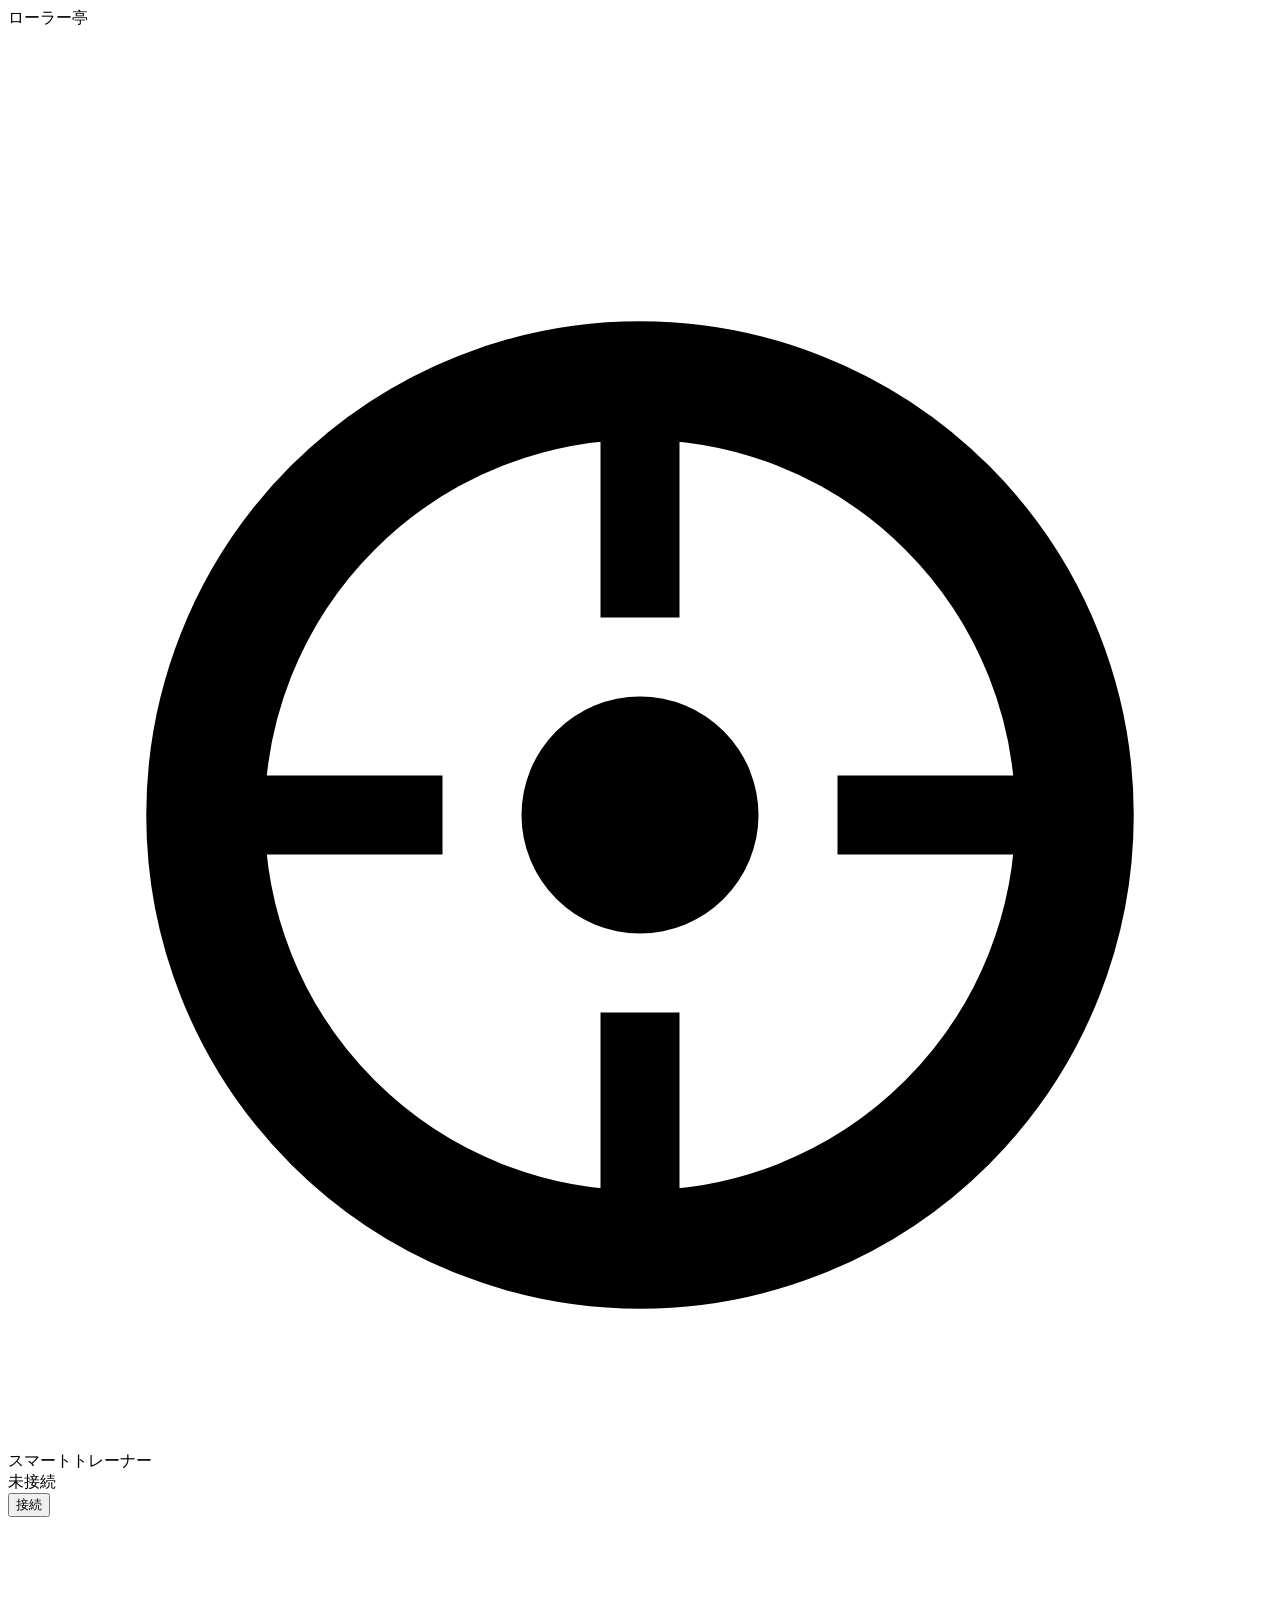
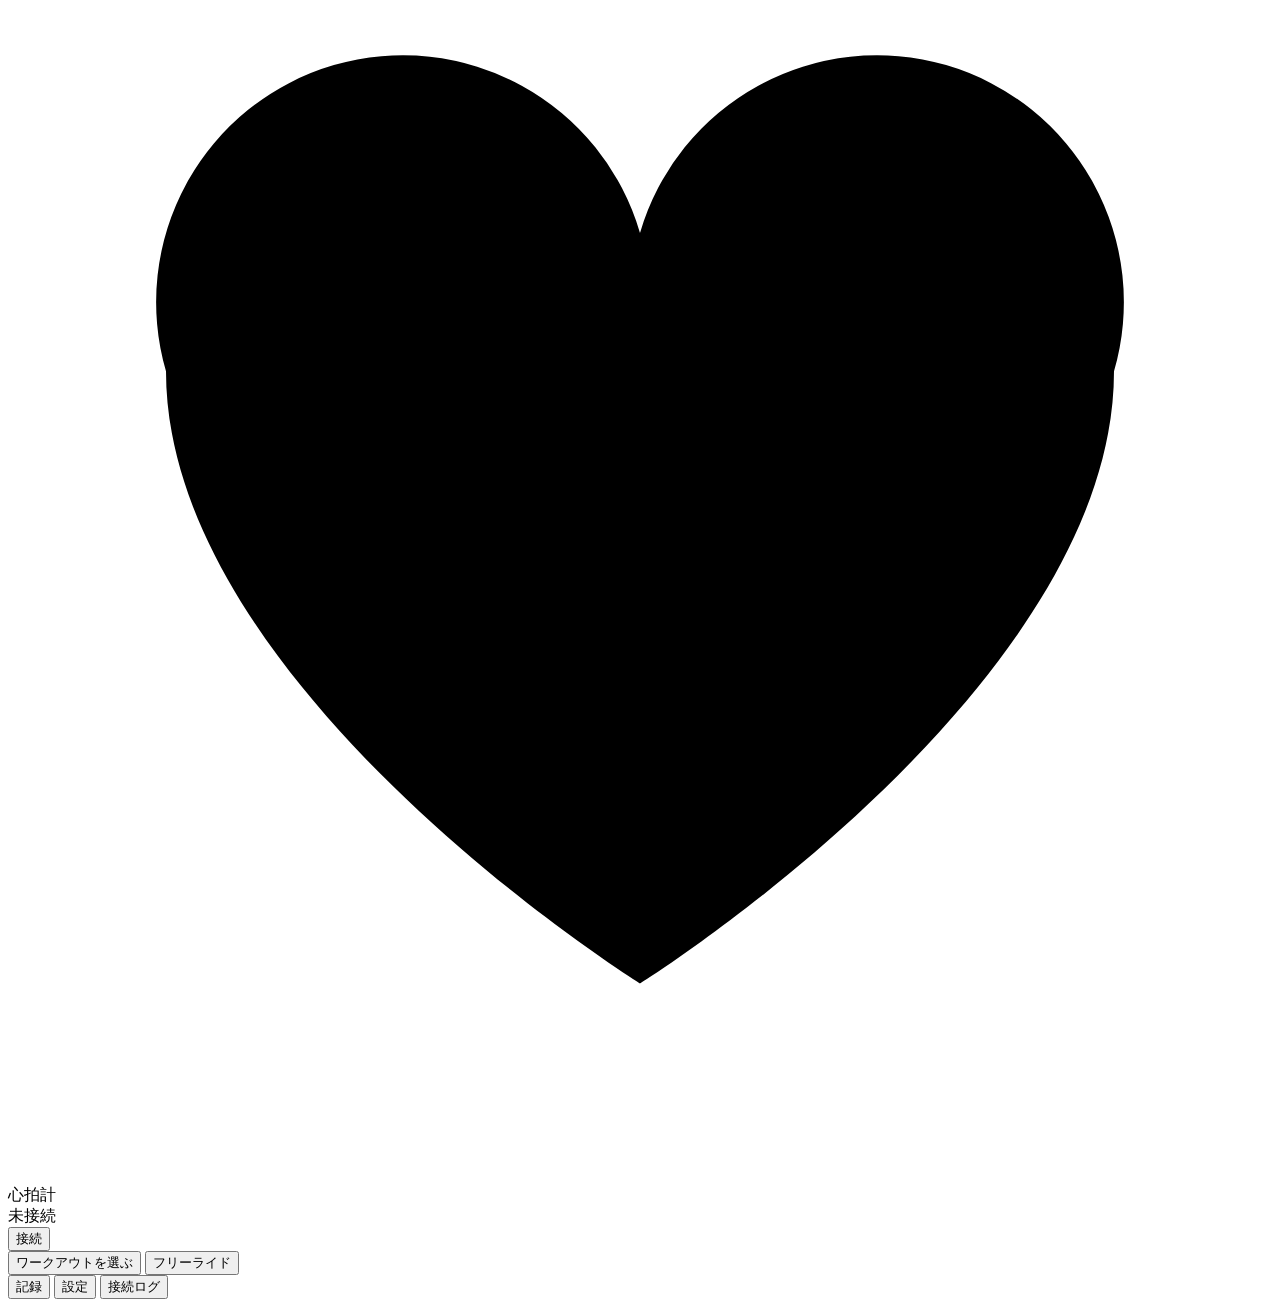
==== src/index.html @ f4b4688f "ローラー亭 初版 Co-Authored-By: Claude Opus 5.5 <noreply@anthropic.com> Claude-Session: https://claude.ai/c" ====
<!DOCTYPE html>
<html lang="ja">
<head>
<meta charset="utf-8">
<meta name="viewport" content="width=device-width, initial-scale=1, viewport-fit=cover, user-scalable=no">
<meta name="theme-color" content="#22305A">
<meta name="apple-mobile-web-app-capable" content="yes">
<title>ローラー亭</title>
<link rel="preconnect" href="https://fonts.googleapis.com">
<link rel="preconnect" href="https://fonts.gstatic.com" crossorigin>
<link href="https://fonts.googleapis.com/css2?family=Dela+Gothic+One&family=Zen+Kaku+Gothic+New:wght@500;700;900&display=swap" rel="stylesheet">
<style>/*__CSS__*/</style>
</head>
<body>
<div id="app">

  <!-- ホーム -->
  <section class="view tiled" id="v-home">
    <header class="noren" aria-label="ローラー亭">
      <div class="panels" aria-hidden="true"><span>ロ</span><span>ー</span><span>ラ</span><span>ー</span><span>亭</span></div>
    </header>
    <div class="window"><canvas id="home-scene"></canvas><div class="window-sky-note" id="home-note"></div></div>
    <div class="pad">
      <div class="devices">
        <div class="dev" id="dev-trainer">
          <svg class="dev-ico" viewBox="0 0 32 32" aria-hidden="true"><circle cx="16" cy="16" r="11" fill="none" stroke="currentColor" stroke-width="3"/><circle cx="16" cy="16" r="3" fill="currentColor"/><path d="M16 5v6M16 21v6M5 16h6M21 16h6" stroke="currentColor" stroke-width="2"/></svg>
          <div class="dev-body"><div class="dev-name">スマートトレーナー</div><div class="dev-status" data-status>未接続</div></div>
          <button class="btn small" data-act="connect-trainer">接続</button>
        </div>
        <div class="dev" id="dev-hr">
          <svg class="dev-ico" viewBox="0 0 32 32" aria-hidden="true"><path d="M16 27S4 19.5 4 11.5A6 6 0 0 1 16 8a6 6 0 0 1 12 3.5C28 19.5 16 27 16 27z" fill="currentColor"/></svg>
          <div class="dev-body"><div class="dev-name">心拍計</div><div class="dev-status" data-status>未接続</div></div>
          <button class="btn small" data-act="connect-hr">接続</button>
        </div>
      </div>
      <div class="live-strip" id="home-live" hidden>
        <div><b data-live="power">0</b><small>W</small></div>
        <div><b data-live="cadence">0</b><small>rpm</small></div>
        <div><b data-live="hr">--</b><small>bpm</small></div>
      </div>
      <button class="btn primary block" data-go="workouts">ワークアウトを選ぶ</button>
      <button class="btn outline block" data-act="free-ride">フリーライド</button>
      <nav class="sublinks">
        <button data-go="history">記録</button>
        <button data-go="settings">設定</button>
        <button data-go="log">接続ログ</button>
      </nav>
      <p class="note" id="bt-note"></p>
    </div>
  </section>

  <!-- ワークアウト一覧 -->
  <section class="view tiled" id="v-workouts" hidden>
    <header class="bar"><button class="back" data-back aria-label="戻る">‹</button><h1>ワークアウト</h1><span></span></header>
    <div class="scroll">
      <ul class="menu" id="wk-list"></ul>
      <div class="pad row-btns">
        <button class="btn outline" data-act="new-workout">新しく作る</button>
        <label class="btn outline file-btn">ZWOを読み込む<input type="file" accept=".zwo,.xml,text/xml,application/xml" id="zwo-input"></label>
      </div>
    </div>
  </section>

  <!-- ワークアウト詳細 -->
  <section class="view tiled" id="v-wdetail" hidden>
    <header class="bar"><button class="back" data-back aria-label="戻る">‹</button><h1 id="wd-title"></h1><span></span></header>
    <div class="scroll pad">
      <p class="desc" id="wd-desc"></p>
      <canvas class="profile" id="wd-profile"></canvas>
      <dl class="facts" id="wd-facts"></dl>
      <ol class="steps" id="wd-steps"></ol>
      <button class="btn primary block" data-act="ride-workout">このワークアウトで乗る</button>
      <div class="row-btns">
        <button class="btn outline" data-act="edit-workout" id="wd-edit">編集</button>
        <button class="btn outline" data-act="copy-workout">複製して編集</button>
        <button class="btn ghost danger" data-act="delete-workout" id="wd-del">削除</button>
      </div>
    </div>
  </section>

  <!-- エディタ -->
  <section class="view tiled" id="v-editor" hidden>
    <header class="bar"><button class="back" data-back aria-label="戻る">‹</button><h1>ワークアウトを編集</h1><button class="bar-act" data-act="save-workout">保存</button></header>
    <div class="scroll pad">
      <label class="field"><span>名前</span><input type="text" id="ed-name" maxlength="40"></label>
      <canvas class="profile" id="ed-profile"></canvas>
      <p class="ed-sum" id="ed-sum"></p>
      <ul class="blocks" id="ed-blocks"></ul>
      <div class="add-row">
        <button class="chip" data-add="steady">＋一定</button>
        <button class="chip" data-add="ramp">＋ランプ</button>
        <button class="chip" data-add="intervals">＋インターバル</button>
        <button class="chip" data-add="free">＋自由走</button>
      </div>
      <label class="field"><span>メモ</span><textarea id="ed-desc" rows="2" maxlength="300"></textarea></label>
    </div>
  </section>

  <!-- 走行 -->
  <section class="view ride" id="v-ride" hidden>
    <div class="stage">
      <canvas id="ride-scene"></canvas>
      <div class="stage-top">
        <div class="clock" id="r-clock">0:00</div>
        <div class="world-chip" id="r-world"><i></i><span>公園</span></div>
      </div>
      <div class="start-hint" id="r-start">ペダルを回すとスタート</div>
      <div class="pause-badge" id="r-paused" hidden>一時停止中</div>
    </div>
    <div class="hud">
      <div class="m power" id="m-power"><label>パワー</label><b data-r="power">0</b><small>W</small><em id="r-target"></em></div>
      <div class="m"><label>心拍</label><b data-r="hr">--</b><small>bpm</small></div>
      <div class="m"><label>ケイデンス</label><b data-r="cadence">0</b><small>rpm</small></div>
      <div class="m"><label>速度</label><b data-r="speed">0.0</b><small>km/h</small></div>
      <div class="m"><label>距離</label><b data-r="dist">0.00</b><small>km</small></div>
      <div class="stepinfo" id="r-step"></div>
      <canvas class="strip" id="r-strip"></canvas>
      <div class="food" id="r-food">
        <div class="food-now"><span class="food-e">🥟</span><b id="r-gyoza">×0</b><span id="r-kcal">0 kcal</span></div>
        <div class="food-next"><div class="food-bar"><i id="r-foodbar"></i></div><span id="r-foodnext"></span></div>
      </div>
      <div class="controls" id="r-controls"></div>
      <div class="simbar" id="r-sim" hidden></div>
    </div>
  </section>

  <!-- お会計（サマリー） -->
  <section class="view tiled" id="v-summary" hidden>
    <header class="bar"><button class="back" data-back aria-label="戻る">‹</button><h1>お会計</h1><span></span></header>
    <div class="scroll pad" id="sum-body"></div>
  </section>

  <!-- 記録 -->
  <section class="view tiled" id="v-history" hidden>
    <header class="bar"><button class="back" data-back aria-label="戻る">‹</button><h1>記録</h1><span></span></header>
    <div class="scroll"><ul class="menu" id="hist-list"></ul></div>
  </section>

  <!-- 設定 -->
  <section class="view tiled" id="v-settings" hidden>
    <header class="bar"><button class="back" data-back aria-label="戻る">‹</button><h1>設定</h1><span></span></header>
    <div class="scroll pad">
      <div class="form">
        <label class="field"><span>FTP</span><input type="number" inputmode="numeric" id="s-ftp" min="50" max="600"><i>W</i></label>
        <label class="field"><span>体重</span><input type="number" inputmode="decimal" id="s-weight" min="20" max="200" step="0.1"><i>kg</i></label>
        <label class="field"><span>自転車の重さ</span><input type="number" inputmode="decimal" id="s-bike" min="3" max="30" step="0.1"><i>kg</i></label>
        <label class="field"><span>最大心拍</span><input type="number" inputmode="numeric" id="s-maxhr" min="100" max="230"><i>bpm</i></label>
        <label class="switch"><span>止まったら自動で一時停止</span><input type="checkbox" id="s-autopause"></label>
        <label class="switch"><span>ステップの切り替わりで音を鳴らす</span><input type="checkbox" id="s-sound"></label>
        <label class="switch"><span>走行中は画面を消さない</span><input type="checkbox" id="s-wake"></label>
        <label class="switch"><span>シミュレーターで試す（機材なし）</span><input type="checkbox" id="s-sim"></label>
      </div>
      <p class="note">消費カロリーは仕事量（kJ）からの推定です。食べ物の換算は目安として、餃子1個40kcal、ラーメン1杯500kcalで計算しています。</p>
      <h2 class="h2">記録のバックアップ</h2>
      <p class="note">記録はこのブラウザの中だけに保存されます。Bluefyを削除すると消えるので、ときどき書き出しておくと安心です。</p>
      <div class="row-btns">
        <button class="btn outline" data-act="backup">すべて書き出す</button>
        <label class="btn outline file-btn">読み込む<input type="file" accept=".json,application/json" id="restore-input"></label>
      </div>
    </div>
  </section>

  <!-- ログ -->
  <section class="view tiled" id="v-log" hidden>
    <header class="bar"><button class="back" data-back aria-label="戻る">‹</button><h1>接続ログ</h1><button class="bar-act" data-act="copy-log">コピー</button></header>
    <div class="scroll pad"><p class="note">うまくつながらないときは、このログをコピーして送ってください。</p><pre id="log-pre"></pre></div>
  </section>

  <div class="toast" id="toast" role="status" aria-live="polite"></div>
  <div class="modal" id="modal" hidden><div class="modal-box" role="dialog" aria-modal="true"><h3 id="modal-title"></h3><div id="modal-body"></div><div class="modal-btns" id="modal-btns"></div></div></div>
  <video id="nosleep" playsinline muted loop hidden></video>
</div>
<script>/*__JS__*/</script>
</body>
</html>
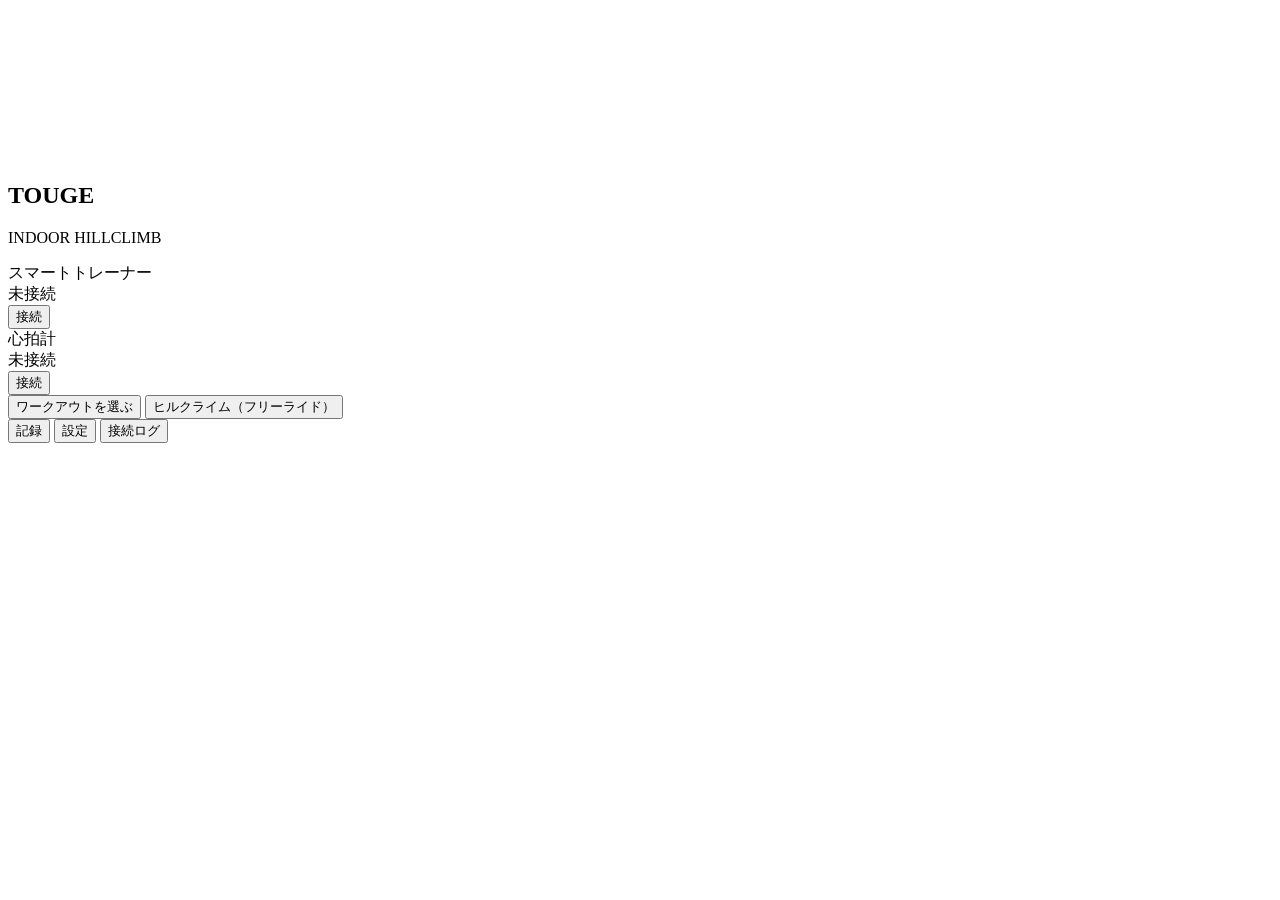
==== commit 13a05c7c: "TOUGEにリニューアル：ヒルクライム風の画面、いろいろな食べ物、完走証、PC大画面とキー操作 Co-Authored-By: Claude Opus 5.5 <noreply@anthropic.c" ====
--- a/src/index.html
+++ b/src/index.html
@@ -2,86 +2,92 @@
 <html lang="ja">
 <head>
 <meta charset="utf-8">
-<meta name="viewport" content="width=device-width, initial-scale=1, viewport-fit=cover, user-scalable=no">
-<meta name="theme-color" content="#22305A">
+<meta name="viewport" content="width=device-width, initial-scale=1, viewport-fit=cover">
+<meta name="theme-color" content="#12202A">
 <meta name="apple-mobile-web-app-capable" content="yes">
-<title>ローラー亭</title>
+<title>TOUGE</title>
 <link rel="preconnect" href="https://fonts.googleapis.com">
 <link rel="preconnect" href="https://fonts.gstatic.com" crossorigin>
-<link href="https://fonts.googleapis.com/css2?family=Dela+Gothic+One&family=Zen+Kaku+Gothic+New:wght@500;700;900&display=swap" rel="stylesheet">
+<link href="https://fonts.googleapis.com/css2?family=Saira+Condensed:wght@500;700;800&family=Zen+Kaku+Gothic+New:wght@500;700;900&display=swap" rel="stylesheet">
 <style>/*__CSS__*/</style>
 </head>
 <body>
 <div id="app">
 
   <!-- ホーム -->
-  <section class="view tiled" id="v-home">
-    <header class="noren" aria-label="ローラー亭">
-      <div class="panels" aria-hidden="true"><span>ロ</span><span>ー</span><span>ラ</span><span>ー</span><span>亭</span></div>
-    </header>
-    <div class="window"><canvas id="home-scene"></canvas><div class="window-sky-note" id="home-note"></div></div>
-    <div class="pad">
-      <div class="devices">
-        <div class="dev" id="dev-trainer">
-          <svg class="dev-ico" viewBox="0 0 32 32" aria-hidden="true"><circle cx="16" cy="16" r="11" fill="none" stroke="currentColor" stroke-width="3"/><circle cx="16" cy="16" r="3" fill="currentColor"/><path d="M16 5v6M16 21v6M5 16h6M21 16h6" stroke="currentColor" stroke-width="2"/></svg>
-          <div class="dev-body"><div class="dev-name">スマートトレーナー</div><div class="dev-status" data-status>未接続</div></div>
-          <button class="btn small" data-act="connect-trainer">接続</button>
+  <section class="view" id="v-home">
+    <div class="scroll">
+      <header class="hero">
+        <canvas id="home-scene"></canvas>
+        <div class="brand">
+          <h1 class="logo">TOUGE</h1>
+          <p class="tag">INDOOR HILLCLIMB</p>
         </div>
-        <div class="dev" id="dev-hr">
-          <svg class="dev-ico" viewBox="0 0 32 32" aria-hidden="true"><path d="M16 27S4 19.5 4 11.5A6 6 0 0 1 16 8a6 6 0 0 1 12 3.5C28 19.5 16 27 16 27z" fill="currentColor"/></svg>
-          <div class="dev-body"><div class="dev-name">心拍計</div><div class="dev-status" data-status>未接続</div></div>
-          <button class="btn small" data-act="connect-hr">接続</button>
+        <div class="hero-note" id="home-note"></div>
+      </header>
+      <div class="col">
+        <div class="devices">
+          <div class="dev" id="dev-trainer">
+            <span class="dot" aria-hidden="true"></span>
+            <div class="dev-body"><div class="dev-name">スマートトレーナー</div><div class="dev-status" data-status>未接続</div></div>
+            <button class="btn small" data-act="connect-trainer">接続</button>
+          </div>
+          <div class="dev" id="dev-hr">
+            <span class="dot" aria-hidden="true"></span>
+            <div class="dev-body"><div class="dev-name">心拍計</div><div class="dev-status" data-status>未接続</div></div>
+            <button class="btn small" data-act="connect-hr">接続</button>
+          </div>
         </div>
+        <div class="live-strip" id="home-live" hidden>
+          <div><b data-live="power">0</b><small>W</small></div>
+          <div><b data-live="cadence">0</b><small>rpm</small></div>
+          <div><b data-live="hr">--</b><small>bpm</small></div>
+        </div>
+        <button class="btn primary block" data-go="workouts">ワークアウトを選ぶ</button>
+        <button class="btn outline block" data-act="free-ride">ヒルクライム（フリーライド）</button>
+        <nav class="sublinks">
+          <button data-go="history">記録</button>
+          <button data-go="settings">設定</button>
+          <button data-go="log">接続ログ</button>
+        </nav>
+        <p class="note" id="bt-note"></p>
       </div>
-      <div class="live-strip" id="home-live" hidden>
-        <div><b data-live="power">0</b><small>W</small></div>
-        <div><b data-live="cadence">0</b><small>rpm</small></div>
-        <div><b data-live="hr">--</b><small>bpm</small></div>
-      </div>
-      <button class="btn primary block" data-go="workouts">ワークアウトを選ぶ</button>
-      <button class="btn outline block" data-act="free-ride">フリーライド</button>
-      <nav class="sublinks">
-        <button data-go="history">記録</button>
-        <button data-go="settings">設定</button>
-        <button data-go="log">接続ログ</button>
-      </nav>
-      <p class="note" id="bt-note"></p>
     </div>
   </section>
 
   <!-- ワークアウト一覧 -->
-  <section class="view tiled" id="v-workouts" hidden>
+  <section class="view" id="v-workouts" hidden>
     <header class="bar"><button class="back" data-back aria-label="戻る">‹</button><h1>ワークアウト</h1><span></span></header>
-    <div class="scroll">
+    <div class="scroll"><div class="col wide">
       <ul class="menu" id="wk-list"></ul>
-      <div class="pad row-btns">
+      <div class="row-btns pad-y">
         <button class="btn outline" data-act="new-workout">新しく作る</button>
         <label class="btn outline file-btn">ZWOを読み込む<input type="file" accept=".zwo,.xml,text/xml,application/xml" id="zwo-input"></label>
       </div>
-    </div>
+    </div></div>
   </section>
 
   <!-- ワークアウト詳細 -->
-  <section class="view tiled" id="v-wdetail" hidden>
+  <section class="view" id="v-wdetail" hidden>
     <header class="bar"><button class="back" data-back aria-label="戻る">‹</button><h1 id="wd-title"></h1><span></span></header>
-    <div class="scroll pad">
+    <div class="scroll"><div class="col wide pad-y">
       <p class="desc" id="wd-desc"></p>
       <canvas class="profile" id="wd-profile"></canvas>
       <dl class="facts" id="wd-facts"></dl>
       <ol class="steps" id="wd-steps"></ol>
-      <button class="btn primary block" data-act="ride-workout">このワークアウトで乗る</button>
+      <button class="btn primary block" data-act="ride-workout">このワークアウトで走る</button>
       <div class="row-btns">
         <button class="btn outline" data-act="edit-workout" id="wd-edit">編集</button>
         <button class="btn outline" data-act="copy-workout">複製して編集</button>
         <button class="btn ghost danger" data-act="delete-workout" id="wd-del">削除</button>
       </div>
-    </div>
+    </div></div>
   </section>
 
   <!-- エディタ -->
-  <section class="view tiled" id="v-editor" hidden>
+  <section class="view" id="v-editor" hidden>
     <header class="bar"><button class="back" data-back aria-label="戻る">‹</button><h1>ワークアウトを編集</h1><button class="bar-act" data-act="save-workout">保存</button></header>
-    <div class="scroll pad">
+    <div class="scroll"><div class="col wide pad-y">
       <label class="field"><span>名前</span><input type="text" id="ed-name" maxlength="40"></label>
       <canvas class="profile" id="ed-profile"></canvas>
       <p class="ed-sum" id="ed-sum"></p>
@@ -93,77 +99,82 @@
         <button class="chip" data-add="free">＋自由走</button>
       </div>
       <label class="field"><span>メモ</span><textarea id="ed-desc" rows="2" maxlength="300"></textarea></label>
-    </div>
+    </div></div>
   </section>
 
   <!-- 走行 -->
   <section class="view ride" id="v-ride" hidden>
     <div class="stage">
       <canvas id="ride-scene"></canvas>
-      <div class="stage-top">
-        <div class="clock" id="r-clock">0:00</div>
-        <div class="world-chip" id="r-world"><i></i><span>公園</span></div>
+      <div class="course-card">
+        <div class="cc-top"><span class="cc-stage" id="r-stage">麓の町</span><b id="r-remain"></b></div>
+        <canvas id="r-course"></canvas>
+        <div class="cc-bot"><span id="r-elev">標高 +0 m</span><span id="r-grade">勾配 0.0%</span></div>
       </div>
+      <div class="clock-box"><div class="clock" id="r-clock">0:00</div><button class="fs-btn" data-ract="fullscreen" title="全画面（F）">全画面</button></div>
       <div class="start-hint" id="r-start">ペダルを回すとスタート</div>
       <div class="pause-badge" id="r-paused" hidden>一時停止中</div>
     </div>
     <div class="hud">
       <div class="m power" id="m-power"><label>パワー</label><b data-r="power">0</b><small>W</small><em id="r-target"></em></div>
-      <div class="m"><label>心拍</label><b data-r="hr">--</b><small>bpm</small></div>
-      <div class="m"><label>ケイデンス</label><b data-r="cadence">0</b><small>rpm</small></div>
-      <div class="m"><label>速度</label><b data-r="speed">0.0</b><small>km/h</small></div>
-      <div class="m"><label>距離</label><b data-r="dist">0.00</b><small>km</small></div>
+      <div class="m m-hr"><label>心拍</label><b data-r="hr">--</b><small>bpm</small></div>
+      <div class="m m-cad"><label>ケイデンス</label><b data-r="cadence">0</b><small>rpm</small></div>
+      <div class="m m-spd"><label>速度</label><b data-r="speed">0.0</b><small>km/h</small></div>
+      <div class="m m-dist"><label>距離</label><b data-r="dist">0.00</b><small>km</small></div>
       <div class="stepinfo" id="r-step"></div>
       <canvas class="strip" id="r-strip"></canvas>
       <div class="food" id="r-food">
-        <div class="food-now"><span class="food-e">🥟</span><b id="r-gyoza">×0</b><span id="r-kcal">0 kcal</span></div>
-        <div class="food-next"><div class="food-bar"><i id="r-foodbar"></i></div><span id="r-foodnext"></span></div>
+        <div class="food-now"><span class="food-e" id="r-food-e">🔥</span><div><b id="r-food-t">まだこれから</b><span id="r-kcal">0 kcal</span></div></div>
+        <div class="food-bar"><i id="r-foodbar"></i></div>
       </div>
       <div class="controls" id="r-controls"></div>
       <div class="simbar" id="r-sim" hidden></div>
     </div>
   </section>
 
-  <!-- お会計（サマリー） -->
-  <section class="view tiled" id="v-summary" hidden>
-    <header class="bar"><button class="back" data-back aria-label="戻る">‹</button><h1>お会計</h1><span></span></header>
-    <div class="scroll pad" id="sum-body"></div>
+  <!-- 完走証 -->
+  <section class="view" id="v-summary" hidden>
+    <header class="bar"><button class="back" data-back aria-label="戻る">‹</button><h1>リザルト</h1><span></span></header>
+    <div class="scroll"><div class="col pad-y" id="sum-body"></div></div>
   </section>
 
   <!-- 記録 -->
-  <section class="view tiled" id="v-history" hidden>
+  <section class="view" id="v-history" hidden>
     <header class="bar"><button class="back" data-back aria-label="戻る">‹</button><h1>記録</h1><span></span></header>
-    <div class="scroll"><ul class="menu" id="hist-list"></ul></div>
+    <div class="scroll"><div class="col wide"><ul class="menu" id="hist-list"></ul></div></div>
   </section>
 
   <!-- 設定 -->
-  <section class="view tiled" id="v-settings" hidden>
+  <section class="view" id="v-settings" hidden>
     <header class="bar"><button class="back" data-back aria-label="戻る">‹</button><h1>設定</h1><span></span></header>
-    <div class="scroll pad">
+    <div class="scroll"><div class="col pad-y">
       <div class="form">
         <label class="field"><span>FTP</span><input type="number" inputmode="numeric" id="s-ftp" min="50" max="600"><i>W</i></label>
         <label class="field"><span>体重</span><input type="number" inputmode="decimal" id="s-weight" min="20" max="200" step="0.1"><i>kg</i></label>
         <label class="field"><span>自転車の重さ</span><input type="number" inputmode="decimal" id="s-bike" min="3" max="30" step="0.1"><i>kg</i></label>
         <label class="field"><span>最大心拍</span><input type="number" inputmode="numeric" id="s-maxhr" min="100" max="230"><i>bpm</i></label>
+        <label class="field"><span>ゼッケン番号</span><input type="number" inputmode="numeric" id="s-bib" min="1" max="9999"><i></i></label>
         <label class="switch"><span>止まったら自動で一時停止</span><input type="checkbox" id="s-autopause"></label>
         <label class="switch"><span>ステップの切り替わりで音を鳴らす</span><input type="checkbox" id="s-sound"></label>
         <label class="switch"><span>走行中は画面を消さない</span><input type="checkbox" id="s-wake"></label>
         <label class="switch"><span>シミュレーターで試す（機材なし）</span><input type="checkbox" id="s-sim"></label>
       </div>
-      <p class="note">消費カロリーは仕事量（kJ）からの推定です。食べ物の換算は目安として、餃子1個40kcal、ラーメン1杯500kcalで計算しています。</p>
+      <p class="note">消費カロリーは仕事量（kJ）から出した目安です。食べ物の換算は一般的なカロリーの目安で計算しています。</p>
+      <h2 class="h2">パソコンで使うとき</h2>
+      <p class="note">WindowsではChromeかEdgeでこのページを開けば、Bluetoothでトレーナーと心拍計につながります。キー操作：スペース＝一時停止、←→＝強度・勾配の調整、S＝ステップをスキップ、E＝ERGのオン/オフ、M＝フリーライドのモード切替、F＝全画面。</p>
       <h2 class="h2">記録のバックアップ</h2>
-      <p class="note">記録はこのブラウザの中だけに保存されます。Bluefyを削除すると消えるので、ときどき書き出しておくと安心です。</p>
+      <p class="note">記録はこのブラウザの中だけに保存されます。iPhoneとパソコンで記録を移したいときや、念のための保存に使ってください。</p>
       <div class="row-btns">
         <button class="btn outline" data-act="backup">すべて書き出す</button>
         <label class="btn outline file-btn">読み込む<input type="file" accept=".json,application/json" id="restore-input"></label>
       </div>
-    </div>
+    </div></div>
   </section>
 
   <!-- ログ -->
-  <section class="view tiled" id="v-log" hidden>
+  <section class="view" id="v-log" hidden>
     <header class="bar"><button class="back" data-back aria-label="戻る">‹</button><h1>接続ログ</h1><button class="bar-act" data-act="copy-log">コピー</button></header>
-    <div class="scroll pad"><p class="note">うまくつながらないときは、このログをコピーして送ってください。</p><pre id="log-pre"></pre></div>
+    <div class="scroll"><div class="col pad-y"><p class="note">うまくつながらないときは、このログをコピーして送ってください。</p><pre id="log-pre"></pre></div></div>
   </section>
 
   <div class="toast" id="toast" role="status" aria-live="polite"></div>
